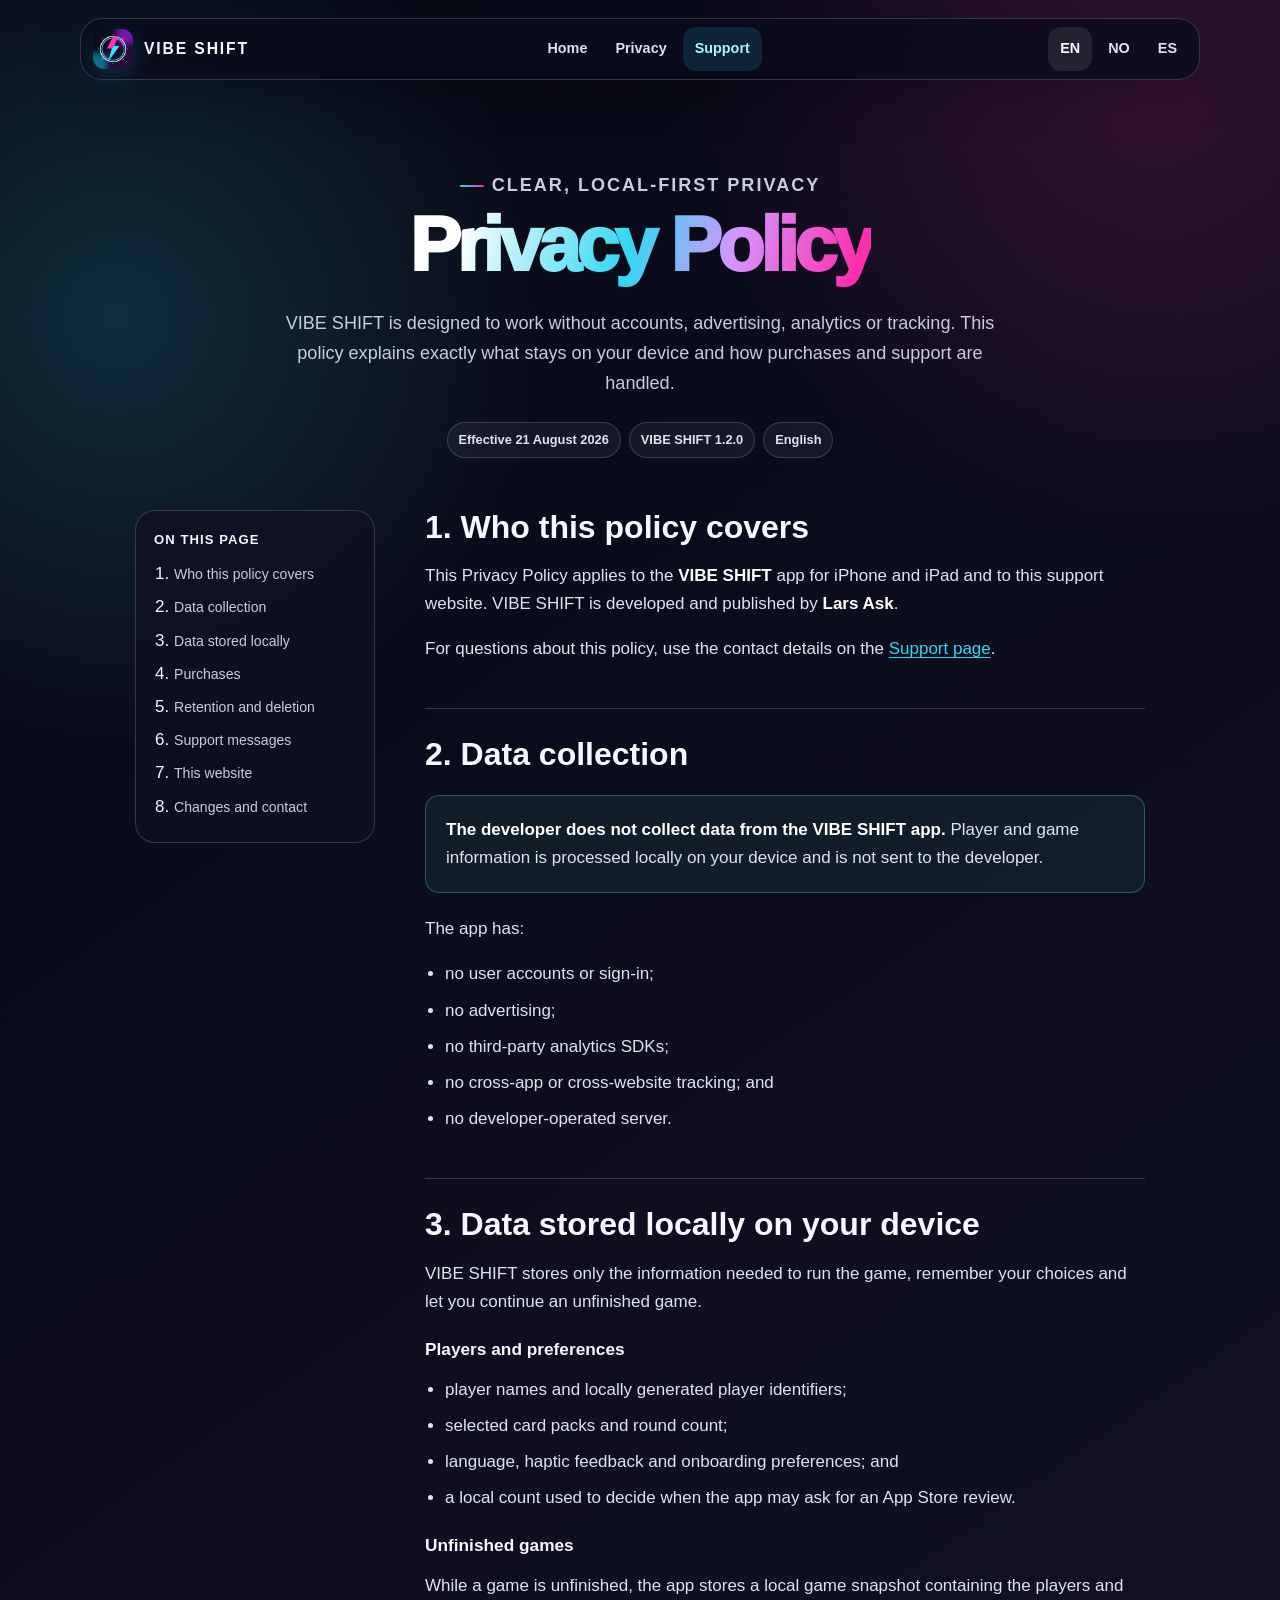
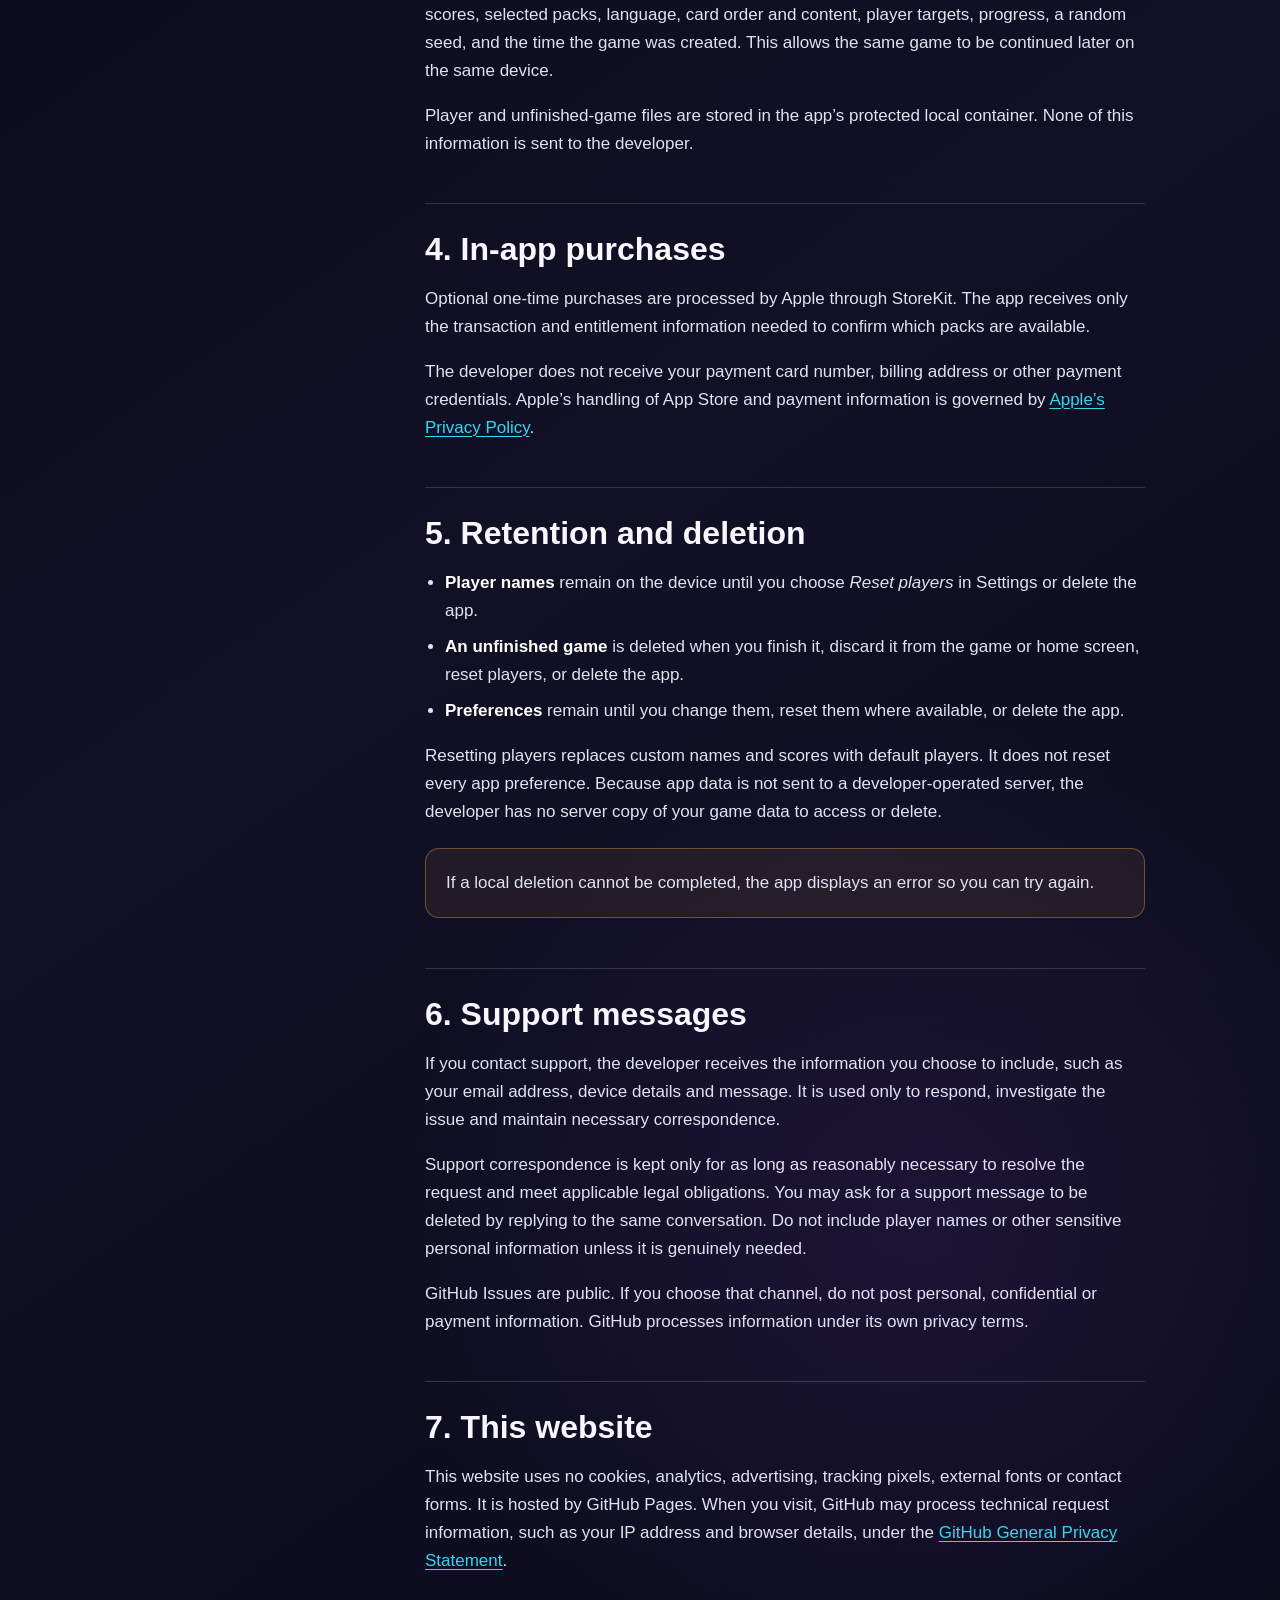
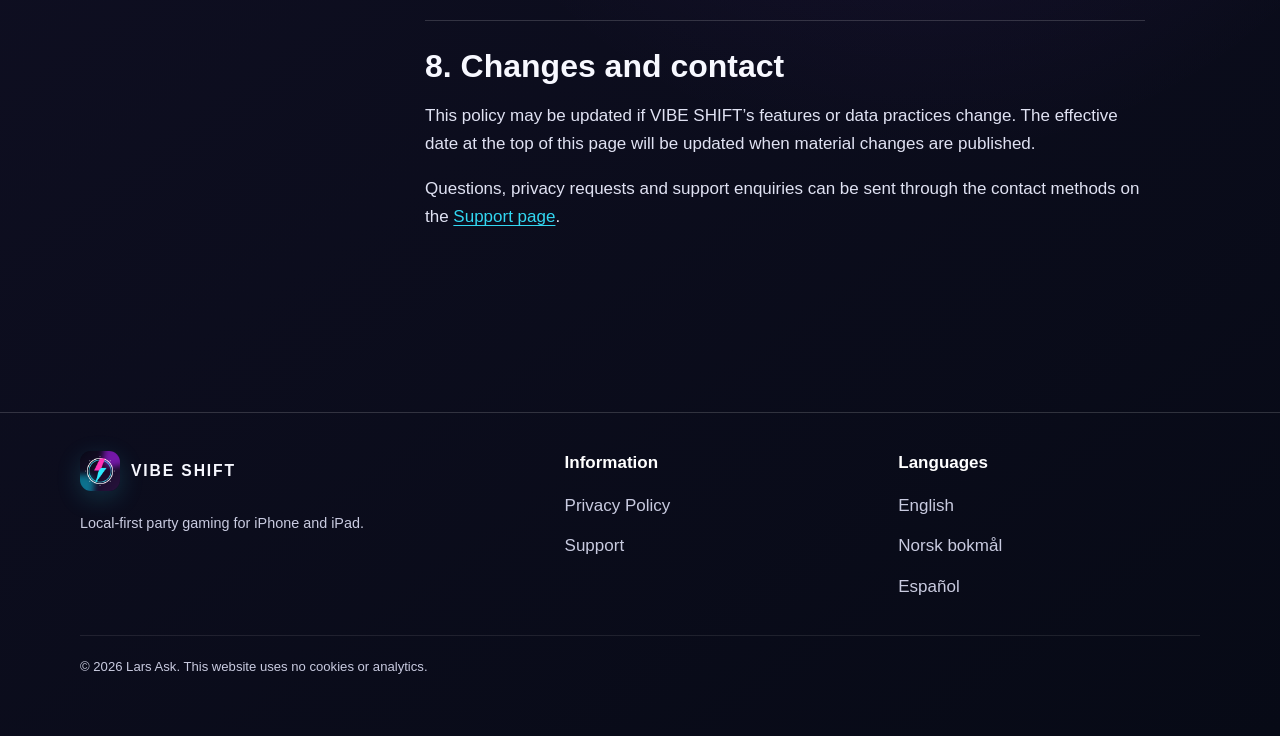
==== privacy/index.html @ 47dbe163 "Publish VIBE SHIFT website and privacy pages" ====
<!doctype html>
<html lang="en">
<head>
  <meta charset="utf-8">
  <meta name="viewport" content="width=device-width, initial-scale=1">
  <title>Privacy Policy — VIBE SHIFT</title>
  <meta name="description" content="Privacy Policy for the VIBE SHIFT party game: local storage, purchases, retention, deletion and contact information.">
  <meta name="theme-color" content="#070914">
  <meta name="referrer" content="strict-origin-when-cross-origin">
  <link rel="canonical" href="https://lars12345678911.github.io/vibeshift/privacy/">
  <link rel="alternate" hreflang="en" href="https://lars12345678911.github.io/vibeshift/privacy/">
  <link rel="alternate" hreflang="nb" href="https://lars12345678911.github.io/vibeshift/nb/privacy/">
  <link rel="alternate" hreflang="es" href="https://lars12345678911.github.io/vibeshift/es/privacy/">
  <link rel="alternate" hreflang="x-default" href="https://lars12345678911.github.io/vibeshift/privacy/">
  <meta property="og:type" content="website">
  <meta property="og:title" content="Privacy Policy — VIBE SHIFT">
  <meta property="og:description" content="How VIBE SHIFT handles local game data and purchases.">
  <meta property="og:url" content="https://lars12345678911.github.io/vibeshift/privacy/">
  <link rel="icon" href="../assets/app-icon.png" type="image/png">
  <link rel="apple-touch-icon" href="../assets/app-icon.png">
  <link rel="stylesheet" href="../styles.css">
</head>
<body>
  <a class="skip-link" href="#main">Skip to content</a>
  <header class="site-header">
    <div class="container nav-shell">
      <a class="brand" href="../" aria-label="VIBE SHIFT home"><img src="../assets/app-icon.png" width="40" height="40" alt=""><span class="wordmark">VIBE SHIFT</span></a>
      <nav aria-label="Main navigation"><ul class="nav-links"><li><a href="../">Home</a></li><li><a href="./" aria-current="page">Privacy</a></li><li><a class="nav-primary" href="../support/">Support</a></li></ul></nav>
      <nav aria-label="Language"><ul class="language-links"><li><a href="./" lang="en" aria-current="page" aria-label="English">EN</a></li><li><a href="../nb/privacy/" lang="nb" aria-label="Norsk bokmål">NO</a></li><li><a href="../es/privacy/" lang="es" aria-label="Español">ES</a></li></ul></nav>
    </div>
  </header>

  <main id="main">
    <header class="container page-hero">
      <p class="eyebrow">Clear, local-first privacy</p>
      <h1><span class="gradient-text">Privacy Policy</span></h1>
      <p>VIBE SHIFT is designed to work without accounts, advertising, analytics or tracking. This policy explains exactly what stays on your device and how purchases and support are handled.</p>
      <div class="page-meta"><span class="tag">Effective 21 August 2026</span><span class="tag">VIBE SHIFT 1.2.0</span><span class="tag">English</span></div>
    </header>

    <div class="container prose-layout">
      <nav class="toc" aria-label="On this page">
        <strong>On this page</strong>
        <ol>
          <li><a href="#scope">Who this policy covers</a></li>
          <li><a href="#collection">Data collection</a></li>
          <li><a href="#local-data">Data stored locally</a></li>
          <li><a href="#purchases">Purchases</a></li>
          <li><a href="#retention">Retention and deletion</a></li>
          <li><a href="#support">Support messages</a></li>
          <li><a href="#website">This website</a></li>
          <li><a href="#changes">Changes and contact</a></li>
        </ol>
      </nav>

      <article class="prose">
        <section id="scope">
          <h2>1. Who this policy covers</h2>
          <p>This Privacy Policy applies to the <strong>VIBE SHIFT</strong> app for iPhone and iPad and to this support website. VIBE SHIFT is developed and published by <strong>Lars Ask</strong>.</p>
          <p>For questions about this policy, use the contact details on the <a href="../support/#contact">Support page</a>.</p>
        </section>

        <section id="collection">
          <h2>2. Data collection</h2>
          <div class="fact-box"><p><strong>The developer does not collect data from the VIBE SHIFT app.</strong> Player and game information is processed locally on your device and is not sent to the developer.</p></div>
          <p>The app has:</p>
          <ul class="plain-list">
            <li>no user accounts or sign-in;</li>
            <li>no advertising;</li>
            <li>no third-party analytics SDKs;</li>
            <li>no cross-app or cross-website tracking; and</li>
            <li>no developer-operated server.</li>
          </ul>
        </section>

        <section id="local-data">
          <h2>3. Data stored locally on your device</h2>
          <p>VIBE SHIFT stores only the information needed to run the game, remember your choices and let you continue an unfinished game.</p>
          <h3>Players and preferences</h3>
          <ul class="plain-list">
            <li>player names and locally generated player identifiers;</li>
            <li>selected card packs and round count;</li>
            <li>language, haptic feedback and onboarding preferences; and</li>
            <li>a local count used to decide when the app may ask for an App Store review.</li>
          </ul>
          <h3>Unfinished games</h3>
          <p>While a game is unfinished, the app stores a local game snapshot containing the players and scores, selected packs, language, card order and content, player targets, progress, a random seed, and the time the game was created. This allows the same game to be continued later on the same device.</p>
          <p>Player and unfinished-game files are stored in the app’s protected local container. None of this information is sent to the developer.</p>
        </section>

        <section id="purchases">
          <h2>4. In-app purchases</h2>
          <p>Optional one-time purchases are processed by Apple through StoreKit. The app receives only the transaction and entitlement information needed to confirm which packs are available.</p>
          <p>The developer does not receive your payment card number, billing address or other payment credentials. Apple’s handling of App Store and payment information is governed by <a href="https://www.apple.com/legal/privacy/" rel="noreferrer">Apple’s Privacy Policy</a>.</p>
        </section>

        <section id="retention">
          <h2>5. Retention and deletion</h2>
          <ul class="plain-list">
            <li><strong>Player names</strong> remain on the device until you choose <em>Reset players</em> in Settings or delete the app.</li>
            <li><strong>An unfinished game</strong> is deleted when you finish it, discard it from the game or home screen, reset players, or delete the app.</li>
            <li><strong>Preferences</strong> remain until you change them, reset them where available, or delete the app.</li>
          </ul>
          <p>Resetting players replaces custom names and scores with default players. It does not reset every app preference. Because app data is not sent to a developer-operated server, the developer has no server copy of your game data to access or delete.</p>
          <div class="notice"><p>If a local deletion cannot be completed, the app displays an error so you can try again.</p></div>
        </section>

        <section id="support">
          <h2>6. Support messages</h2>
          <p>If you contact support, the developer receives the information you choose to include, such as your email address, device details and message. It is used only to respond, investigate the issue and maintain necessary correspondence.</p>
          <p>Support correspondence is kept only for as long as reasonably necessary to resolve the request and meet applicable legal obligations. You may ask for a support message to be deleted by replying to the same conversation. Do not include player names or other sensitive personal information unless it is genuinely needed.</p>
          <p>GitHub Issues are public. If you choose that channel, do not post personal, confidential or payment information. GitHub processes information under its own privacy terms.</p>
        </section>

        <section id="website">
          <h2>7. This website</h2>
          <p>This website uses no cookies, analytics, advertising, tracking pixels, external fonts or contact forms. It is hosted by GitHub Pages. When you visit, GitHub may process technical request information, such as your IP address and browser details, under the <a href="https://docs.github.com/en/site-policy/privacy-policies/github-general-privacy-statement" rel="noreferrer">GitHub General Privacy Statement</a>.</p>
        </section>

        <section id="changes">
          <h2>8. Changes and contact</h2>
          <p>This policy may be updated if VIBE SHIFT’s features or data practices change. The effective date at the top of this page will be updated when material changes are published.</p>
          <p>Questions, privacy requests and support enquiries can be sent through the contact methods on the <a href="../support/#contact">Support page</a>.</p>
        </section>
      </article>
    </div>
  </main>

  <footer class="site-footer"><div class="container"><div class="footer-grid"><div class="footer-brand"><a class="brand" href="../"><img src="../assets/app-icon.png" width="40" height="40" alt=""><span class="wordmark">VIBE SHIFT</span></a><p>Local-first party gaming for iPhone and iPad.</p></div><div class="footer-column"><strong>Information</strong><ul><li><a href="./">Privacy Policy</a></li><li><a href="../support/">Support</a></li></ul></div><div class="footer-column"><strong>Languages</strong><ul><li><a href="./" lang="en">English</a></li><li><a href="../nb/privacy/" lang="nb">Norsk bokmål</a></li><li><a href="../es/privacy/" lang="es">Español</a></li></ul></div></div><p class="copyright">© 2026 Lars Ask. This website uses no cookies or analytics.</p></div></footer>
</body>
</html>
---- styles.css ----
:root {
  color-scheme: dark;
  --bg: #070914;
  --bg-soft: #101126;
  --surface: rgba(27, 29, 52, 0.88);
  --surface-strong: #1e2038;
  --surface-soft: rgba(255, 255, 255, 0.055);
  --line: rgba(255, 255, 255, 0.16);
  --line-strong: rgba(255, 255, 255, 0.26);
  --text: #f7f8ff;
  --muted: #c9cbe0;
  --muted-strong: #e0e2f3;
  --cyan: #32d7f2;
  --pink: #ff2ead;
  --purple: #a64dff;
  --green: #55e7b1;
  --orange: #ffb155;
  --danger: #ff7b92;
  --shadow: 0 24px 80px rgba(0, 0, 0, 0.36);
  --radius-sm: 14px;
  --radius-md: 20px;
  --radius-lg: 28px;
  --radius-xl: 38px;
  --content: 1120px;
  --reading: 720px;
}

* {
  box-sizing: border-box;
}

html {
  scroll-behavior: smooth;
}

body {
  min-height: 100vh;
  margin: 0;
  overflow-x: hidden;
  background:
    radial-gradient(circle at 9% 8%, rgba(50, 215, 242, 0.17), transparent 27rem),
    radial-gradient(circle at 90% 2%, rgba(255, 46, 173, 0.16), transparent 29rem),
    radial-gradient(circle at 72% 72%, rgba(166, 77, 255, 0.1), transparent 33rem),
    linear-gradient(145deg, #070914 0%, #111025 52%, #070a16 100%);
  color: var(--text);
  font-family: -apple-system, BlinkMacSystemFont, "Segoe UI", sans-serif;
  font-size: 17px;
  line-height: 1.65;
  text-rendering: optimizeLegibility;
  -webkit-font-smoothing: antialiased;
}

body::before {
  position: fixed;
  z-index: -1;
  inset: 0;
  content: "";
  opacity: 0.22;
  pointer-events: none;
  background-image:
    linear-gradient(rgba(255, 255, 255, 0.018) 1px, transparent 1px),
    linear-gradient(90deg, rgba(255, 255, 255, 0.018) 1px, transparent 1px);
  background-size: 44px 44px;
  mask-image: linear-gradient(to bottom, black, transparent 88%);
}

a {
  color: var(--cyan);
  text-underline-offset: 0.18em;
  text-decoration-thickness: 0.08em;
}

a:hover {
  color: #8eebf8;
}

img {
  display: block;
  max-width: 100%;
}

button,
a {
  -webkit-tap-highlight-color: transparent;
}

:focus-visible {
  outline: 3px solid #ffffff;
  outline-offset: 4px;
  border-radius: 8px;
}

.skip-link {
  position: fixed;
  z-index: 100;
  top: 12px;
  left: 12px;
  padding: 10px 14px;
  transform: translateY(-170%);
  border-radius: 12px;
  background: #ffffff;
  color: #070914;
  font-weight: 800;
}

.skip-link:focus {
  transform: translateY(0);
}

.container {
  width: min(calc(100% - 36px), var(--content));
  margin-inline: auto;
}

.site-header {
  position: relative;
  z-index: 10;
  padding: 18px 0;
}

.nav-shell {
  display: flex;
  align-items: center;
  justify-content: space-between;
  min-height: 58px;
  gap: 18px;
  padding: 8px 10px 8px 12px;
  border: 1px solid var(--line);
  border-radius: 22px;
  background: rgba(9, 11, 26, 0.78);
  box-shadow: 0 14px 46px rgba(0, 0, 0, 0.22);
  backdrop-filter: blur(18px);
  -webkit-backdrop-filter: blur(18px);
}

.brand {
  display: inline-flex;
  align-items: center;
  min-height: 44px;
  gap: 11px;
  color: var(--text);
  text-decoration: none;
}

.brand img {
  width: 40px;
  height: 40px;
  border-radius: 11px;
  box-shadow: 0 7px 24px rgba(50, 215, 242, 0.17);
}

.wordmark {
  font-family: ui-rounded, -apple-system, BlinkMacSystemFont, "Segoe UI", sans-serif;
  font-size: 0.98rem;
  font-weight: 900;
  letter-spacing: 0.12em;
}

.nav-links,
.language-links {
  display: flex;
  align-items: center;
  gap: 4px;
  margin: 0;
  padding: 0;
  list-style: none;
}

.nav-links a,
.language-links a {
  display: inline-flex;
  align-items: center;
  justify-content: center;
  min-height: 44px;
  padding: 8px 12px;
  border-radius: 13px;
  color: var(--muted-strong);
  font-size: 0.9rem;
  font-weight: 720;
  text-decoration: none;
}

.nav-links a:hover,
.language-links a:hover,
.language-links a[aria-current="page"] {
  background: rgba(255, 255, 255, 0.09);
  color: #ffffff;
}

.nav-links .nav-primary {
  background: rgba(50, 215, 242, 0.13);
  color: #aef3fc;
}

.hero {
  display: grid;
  grid-template-columns: minmax(0, 1.05fr) minmax(320px, 0.95fr);
  align-items: center;
  min-height: 700px;
  gap: 64px;
  padding: 72px 0 92px;
}

.eyebrow {
  display: inline-flex;
  align-items: center;
  gap: 8px;
  margin: 0 0 18px;
  color: #aef3fc;
  font-size: 0.82rem;
  font-weight: 820;
  letter-spacing: 0.11em;
  text-transform: uppercase;
}

.eyebrow::before {
  width: 24px;
  height: 2px;
  border-radius: 999px;
  background: linear-gradient(90deg, var(--cyan), var(--pink));
  content: "";
}

h1,
h2,
h3 {
  margin-top: 0;
  font-family: ui-rounded, -apple-system, BlinkMacSystemFont, "Segoe UI", sans-serif;
  line-height: 1.12;
  text-wrap: balance;
}

h1 {
  max-width: 780px;
  margin-bottom: 22px;
  font-size: clamp(3.1rem, 7.4vw, 6.6rem);
  font-weight: 950;
  letter-spacing: -0.055em;
}

.gradient-text {
  color: transparent;
  background: linear-gradient(105deg, #ffffff 12%, var(--cyan) 48%, #d694ff 70%, var(--pink) 96%);
  background-clip: text;
  -webkit-background-clip: text;
}

.hero-copy {
  max-width: 640px;
  margin: 0 0 30px;
  color: var(--muted);
  font-size: clamp(1.08rem, 1.8vw, 1.28rem);
  line-height: 1.62;
}

.actions {
  display: flex;
  flex-wrap: wrap;
  gap: 12px;
  margin: 30px 0 28px;
}

.button {
  display: inline-flex;
  align-items: center;
  justify-content: center;
  min-height: 50px;
  gap: 9px;
  padding: 12px 18px;
  border: 1px solid var(--line-strong);
  border-radius: 15px;
  color: #ffffff;
  font-weight: 820;
  text-decoration: none;
  transition: transform 160ms ease, border-color 160ms ease, background 160ms ease;
}

.button:hover {
  transform: translateY(-2px);
  color: #ffffff;
}

.button-primary {
  border-color: rgba(50, 215, 242, 0.5);
  background: linear-gradient(110deg, rgba(32, 152, 189, 0.94), rgba(98, 55, 177, 0.94));
  box-shadow: 0 14px 34px rgba(50, 215, 242, 0.16);
}

.button-secondary {
  background: rgba(255, 255, 255, 0.07);
}

.trust-list {
  display: flex;
  flex-wrap: wrap;
  gap: 8px;
  margin: 0;
  padding: 0;
  list-style: none;
}

.trust-list li,
.tag {
  display: inline-flex;
  align-items: center;
  min-height: 34px;
  gap: 7px;
  padding: 6px 11px;
  border: 1px solid var(--line);
  border-radius: 999px;
  background: rgba(255, 255, 255, 0.05);
  color: var(--muted-strong);
  font-size: 0.8rem;
  font-weight: 720;
}

.trust-list li::before {
  color: var(--green);
  content: "✓";
  font-weight: 950;
}

.hero-art {
  position: relative;
  min-height: 590px;
}

.app-icon-large {
  position: absolute;
  z-index: 4;
  top: 0;
  right: 3%;
  width: clamp(94px, 13vw, 138px);
  border: 1px solid rgba(255, 255, 255, 0.32);
  border-radius: 29%;
  box-shadow: 0 24px 70px rgba(255, 46, 173, 0.22), 0 14px 40px rgba(0, 0, 0, 0.46);
}

.phone-stack {
  position: absolute;
  inset: 55px 0 0;
}

.phone-shot {
  position: absolute;
  top: 0;
  width: min(55%, 285px);
  overflow: hidden;
  border: 7px solid #17182a;
  border-radius: 38px;
  background: #17182a;
  box-shadow: 0 30px 80px rgba(0, 0, 0, 0.5);
}

.phone-shot img {
  width: 100%;
  border-radius: 30px;
}

.phone-shot:nth-child(1) {
  z-index: 3;
  left: 14%;
  transform: rotate(-5deg);
}

.phone-shot:nth-child(2) {
  z-index: 2;
  top: 50px;
  right: 2%;
  transform: rotate(7deg);
}

.glow-orb {
  position: absolute;
  z-index: -1;
  width: 360px;
  height: 360px;
  border-radius: 50%;
  opacity: 0.34;
  filter: blur(68px);
  background: linear-gradient(135deg, var(--cyan), var(--purple), var(--pink));
  inset: 18% auto auto 17%;
}

section {
  scroll-margin-top: 32px;
}

.section {
  padding: 84px 0;
}

.section-compact {
  padding: 48px 0;
}

.section-heading {
  max-width: 720px;
  margin-bottom: 36px;
}

.section-heading h2 {
  margin-bottom: 14px;
  font-size: clamp(2rem, 4vw, 3.25rem);
  letter-spacing: -0.035em;
}

.section-heading p {
  margin: 0;
  color: var(--muted);
  font-size: 1.08rem;
}

.grid-3,
.grid-2,
.feature-grid,
.support-grid {
  display: grid;
  gap: 18px;
}

.grid-3,
.feature-grid {
  grid-template-columns: repeat(3, minmax(0, 1fr));
}

.grid-2,
.support-grid {
  grid-template-columns: repeat(2, minmax(0, 1fr));
}

.card {
  position: relative;
  padding: 25px;
  overflow: hidden;
  border: 1px solid var(--line);
  border-radius: var(--radius-md);
  background: linear-gradient(145deg, rgba(35, 37, 67, 0.84), rgba(20, 21, 40, 0.88));
  box-shadow: 0 18px 55px rgba(0, 0, 0, 0.2);
}

.card::after {
  position: absolute;
  right: -50px;
  bottom: -70px;
  width: 150px;
  height: 150px;
  border-radius: 50%;
  opacity: 0.11;
  background: var(--accent, var(--cyan));
  filter: blur(34px);
  content: "";
}

.card-number,
.icon-tile {
  display: inline-flex;
  align-items: center;
  justify-content: center;
  width: 44px;
  height: 44px;
  margin-bottom: 20px;
  border: 1px solid color-mix(in srgb, var(--accent, var(--cyan)) 55%, white 8%);
  border-radius: 14px;
  background: color-mix(in srgb, var(--accent, var(--cyan)) 18%, transparent);
  color: #ffffff;
  font-size: 1rem;
  font-weight: 900;
}

.card h3 {
  margin-bottom: 9px;
  font-size: 1.22rem;
}

.card p,
.card li {
  color: var(--muted);
}

.card p:last-child,
.card ul:last-child {
  margin-bottom: 0;
}

.pack-card {
  min-height: 190px;
}

.pack-label {
  display: inline-block;
  margin-bottom: 16px;
  padding: 5px 9px;
  border: 1px solid var(--line);
  border-radius: 999px;
  color: var(--muted-strong);
  font-size: 0.72rem;
  font-weight: 850;
  letter-spacing: 0.08em;
  text-transform: uppercase;
}

.privacy-banner,
.safe-banner,
.contact-panel {
  display: grid;
  grid-template-columns: minmax(0, 1fr) auto;
  align-items: center;
  gap: 32px;
  padding: 36px;
  border: 1px solid rgba(50, 215, 242, 0.3);
  border-radius: var(--radius-lg);
  background:
    linear-gradient(120deg, rgba(50, 215, 242, 0.12), rgba(166, 77, 255, 0.13) 58%, rgba(255, 46, 173, 0.1)),
    rgba(17, 18, 36, 0.9);
  box-shadow: var(--shadow);
}

.privacy-banner h2,
.safe-banner h2,
.contact-panel h2 {
  margin-bottom: 10px;
  font-size: clamp(1.7rem, 3vw, 2.45rem);
}

.privacy-banner p,
.safe-banner p,
.contact-panel p {
  max-width: 720px;
  margin: 0;
  color: var(--muted-strong);
}

.screenshot-strip {
  display: grid;
  grid-template-columns: repeat(3, minmax(0, 1fr));
  align-items: end;
  gap: 20px;
  padding: 30px;
  overflow: hidden;
  border: 1px solid var(--line);
  border-radius: var(--radius-xl);
  background: rgba(9, 11, 27, 0.72);
}

.screenshot-strip figure {
  margin: 0;
}

.screenshot-strip img {
  width: 100%;
  border: 5px solid #191a2c;
  border-radius: 30px;
  box-shadow: 0 20px 44px rgba(0, 0, 0, 0.44);
}

.screenshot-strip figure:nth-child(2) {
  transform: translateY(-18px);
}

.screenshot-strip figcaption {
  margin-top: 12px;
  color: var(--muted);
  font-size: 0.85rem;
  text-align: center;
}

.page-hero {
  padding: 70px 0 52px;
  text-align: center;
}

.page-hero .eyebrow {
  justify-content: center;
}

.page-hero h1 {
  max-width: 860px;
  margin-inline: auto;
  font-size: clamp(2.65rem, 6vw, 5.2rem);
}

.page-hero p {
  max-width: 710px;
  margin: 0 auto;
  color: var(--muted);
  font-size: 1.13rem;
}

.page-meta {
  display: flex;
  flex-wrap: wrap;
  justify-content: center;
  gap: 8px;
  margin-top: 24px;
}

.prose-layout {
  display: grid;
  grid-template-columns: 240px minmax(0, var(--reading));
  justify-content: center;
  align-items: start;
  gap: 50px;
  padding-bottom: 96px;
}

.toc {
  position: sticky;
  top: 22px;
  padding: 18px;
  border: 1px solid var(--line);
  border-radius: var(--radius-md);
  background: rgba(16, 17, 36, 0.76);
}

.toc strong {
  display: block;
  margin-bottom: 8px;
  font-size: 0.82rem;
  letter-spacing: 0.08em;
  text-transform: uppercase;
}

.toc ol {
  margin: 0;
  padding-left: 20px;
}

.toc a {
  display: inline-block;
  padding: 5px 0;
  color: var(--muted);
  font-size: 0.88rem;
  text-decoration: none;
}

.toc a:hover {
  color: #ffffff;
}

.prose {
  min-width: 0;
}

.prose section {
  padding: 28px 0;
  border-bottom: 1px solid var(--line);
}

.prose section:first-child {
  padding-top: 0;
}

.prose section:last-child {
  border-bottom: 0;
}

.prose h2 {
  margin-bottom: 14px;
  font-size: clamp(1.45rem, 2.5vw, 2rem);
}

.prose h3 {
  margin: 24px 0 8px;
  font-size: 1.08rem;
}

.prose p,
.prose li {
  color: var(--muted-strong);
}

.prose li + li {
  margin-top: 8px;
}

.prose strong {
  color: #ffffff;
}

.plain-list {
  padding-left: 1.25rem;
}

.fact-box,
.notice {
  margin: 22px 0;
  padding: 20px;
  border: 1px solid rgba(85, 231, 177, 0.32);
  border-radius: var(--radius-sm);
  background: rgba(85, 231, 177, 0.08);
}

.notice {
  border-color: rgba(255, 177, 85, 0.35);
  background: rgba(255, 177, 85, 0.08);
}

.fact-box p,
.notice p {
  margin: 0;
}

.support-grid .card {
  min-height: 220px;
}

.steps {
  margin: 0;
  padding-left: 1.25rem;
}

.contact-panel {
  margin: 42px 0 90px;
}

.contact-methods {
  display: flex;
  flex-wrap: wrap;
  justify-content: flex-end;
  gap: 10px;
}

.site-footer {
  margin-top: 40px;
  padding: 36px 0 46px;
  border-top: 1px solid var(--line);
}

.footer-grid {
  display: grid;
  grid-template-columns: 1.2fr 0.8fr 0.8fr;
  gap: 32px;
}

.footer-brand p {
  max-width: 420px;
  margin: 12px 0 0;
  color: var(--muted);
  font-size: 0.9rem;
}

.footer-column strong {
  display: block;
  margin-bottom: 9px;
  color: #ffffff;
}

.footer-column ul {
  margin: 0;
  padding: 0;
  list-style: none;
}

.footer-column a {
  display: inline-block;
  min-height: 38px;
  padding: 6px 0;
  color: var(--muted);
  text-decoration: none;
}

.footer-column a:hover {
  color: #ffffff;
}

.copyright {
  margin-top: 28px;
  padding-top: 20px;
  border-top: 1px solid rgba(255, 255, 255, 0.09);
  color: var(--muted);
  font-size: 0.82rem;
}

@media (max-width: 900px) {
  .nav-links {
    display: none;
  }

  .hero {
    grid-template-columns: 1fr;
    min-height: 0;
    gap: 30px;
    padding-top: 52px;
  }

  .hero-copy-block {
    text-align: center;
  }

  .hero .eyebrow,
  .hero .actions,
  .hero .trust-list {
    justify-content: center;
  }

  .hero-copy {
    margin-inline: auto;
  }

  .hero-art {
    min-height: 560px;
    max-width: 560px;
    width: 100%;
    margin-inline: auto;
  }

  .grid-3,
  .feature-grid {
    grid-template-columns: repeat(2, minmax(0, 1fr));
  }

  .prose-layout {
    grid-template-columns: minmax(0, var(--reading));
  }

  .toc {
    position: static;
  }
}

@media (max-width: 680px) {
  body {
    font-size: 16px;
  }

  .container {
    width: min(calc(100% - 24px), var(--content));
  }

  .wordmark {
    font-size: 0.84rem;
  }

  .language-links a {
    min-width: 42px;
    padding-inline: 8px;
    font-size: 0.78rem;
  }

  .hero {
    padding: 42px 0 64px;
  }

  h1 {
    font-size: clamp(2.8rem, 15vw, 4.5rem);
  }

  .hero-art {
    min-height: 450px;
  }

  .phone-shot {
    width: min(60%, 248px);
    border-width: 5px;
    border-radius: 31px;
  }

  .phone-shot img {
    border-radius: 25px;
  }

  .app-icon-large {
    right: 0;
  }

  .section {
    padding: 64px 0;
  }

  .grid-3,
  .grid-2,
  .feature-grid,
  .support-grid,
  .footer-grid {
    grid-template-columns: 1fr;
  }

  .screenshot-strip {
    grid-template-columns: 1fr;
    max-width: 390px;
    margin-inline: auto;
  }

  .screenshot-strip figure:nth-child(2) {
    transform: none;
  }

  .privacy-banner,
  .safe-banner,
  .contact-panel {
    grid-template-columns: 1fr;
    padding: 26px;
  }

  .contact-methods {
    justify-content: flex-start;
  }

  .page-hero {
    padding-top: 48px;
  }

  .page-hero h1 {
    font-size: clamp(2.5rem, 13vw, 4rem);
  }
}

@media (prefers-reduced-motion: reduce) {
  html {
    scroll-behavior: auto;
  }

  *,
  *::before,
  *::after {
    scroll-behavior: auto !important;
    transition-duration: 0.01ms !important;
    animation-duration: 0.01ms !important;
    animation-iteration-count: 1 !important;
  }
}

@media (prefers-reduced-transparency: reduce) {
  .nav-shell,
  .card,
  .toc {
    background: var(--surface-strong);
    backdrop-filter: none;
    -webkit-backdrop-filter: none;
  }
}

@media (forced-colors: active) {
  .gradient-text {
    color: CanvasText;
  }

  .card,
  .nav-shell,
  .privacy-banner,
  .safe-banner,
  .contact-panel,
  .screenshot-strip {
    border: 2px solid CanvasText;
  }
}
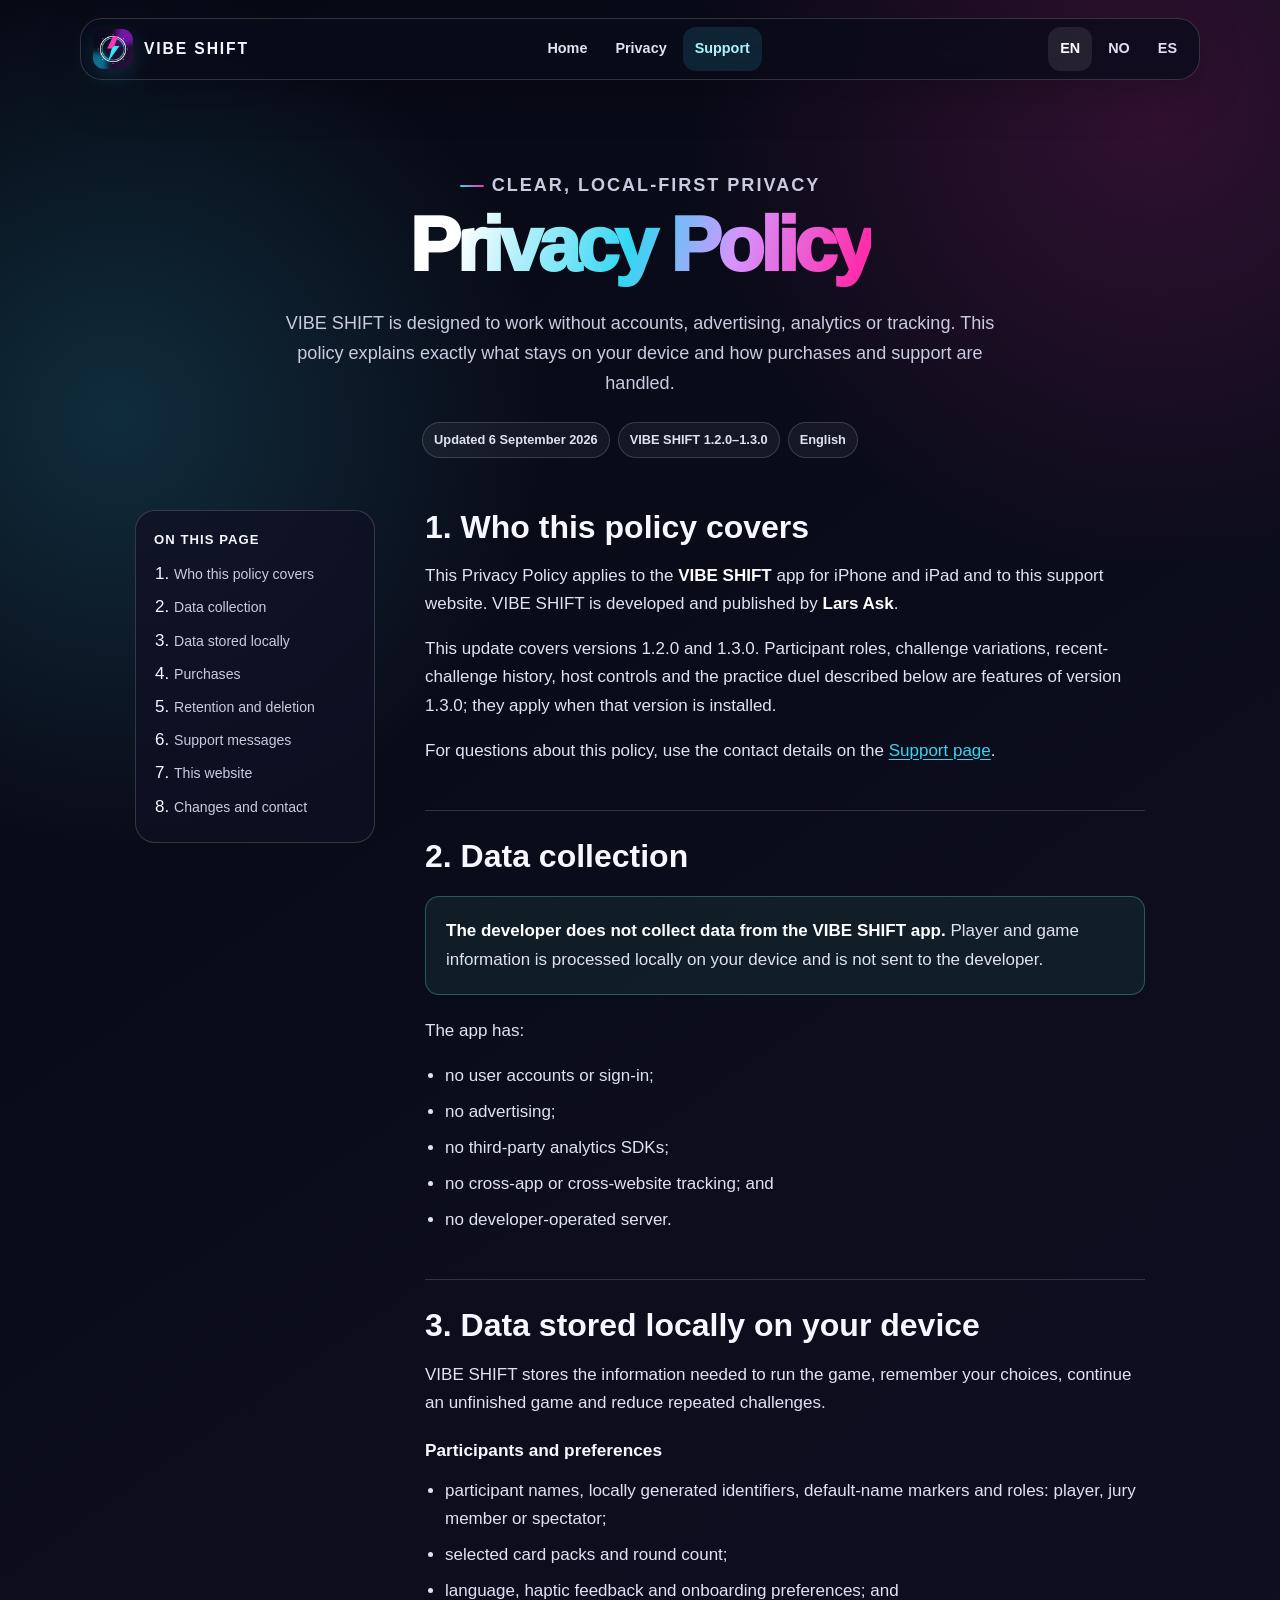
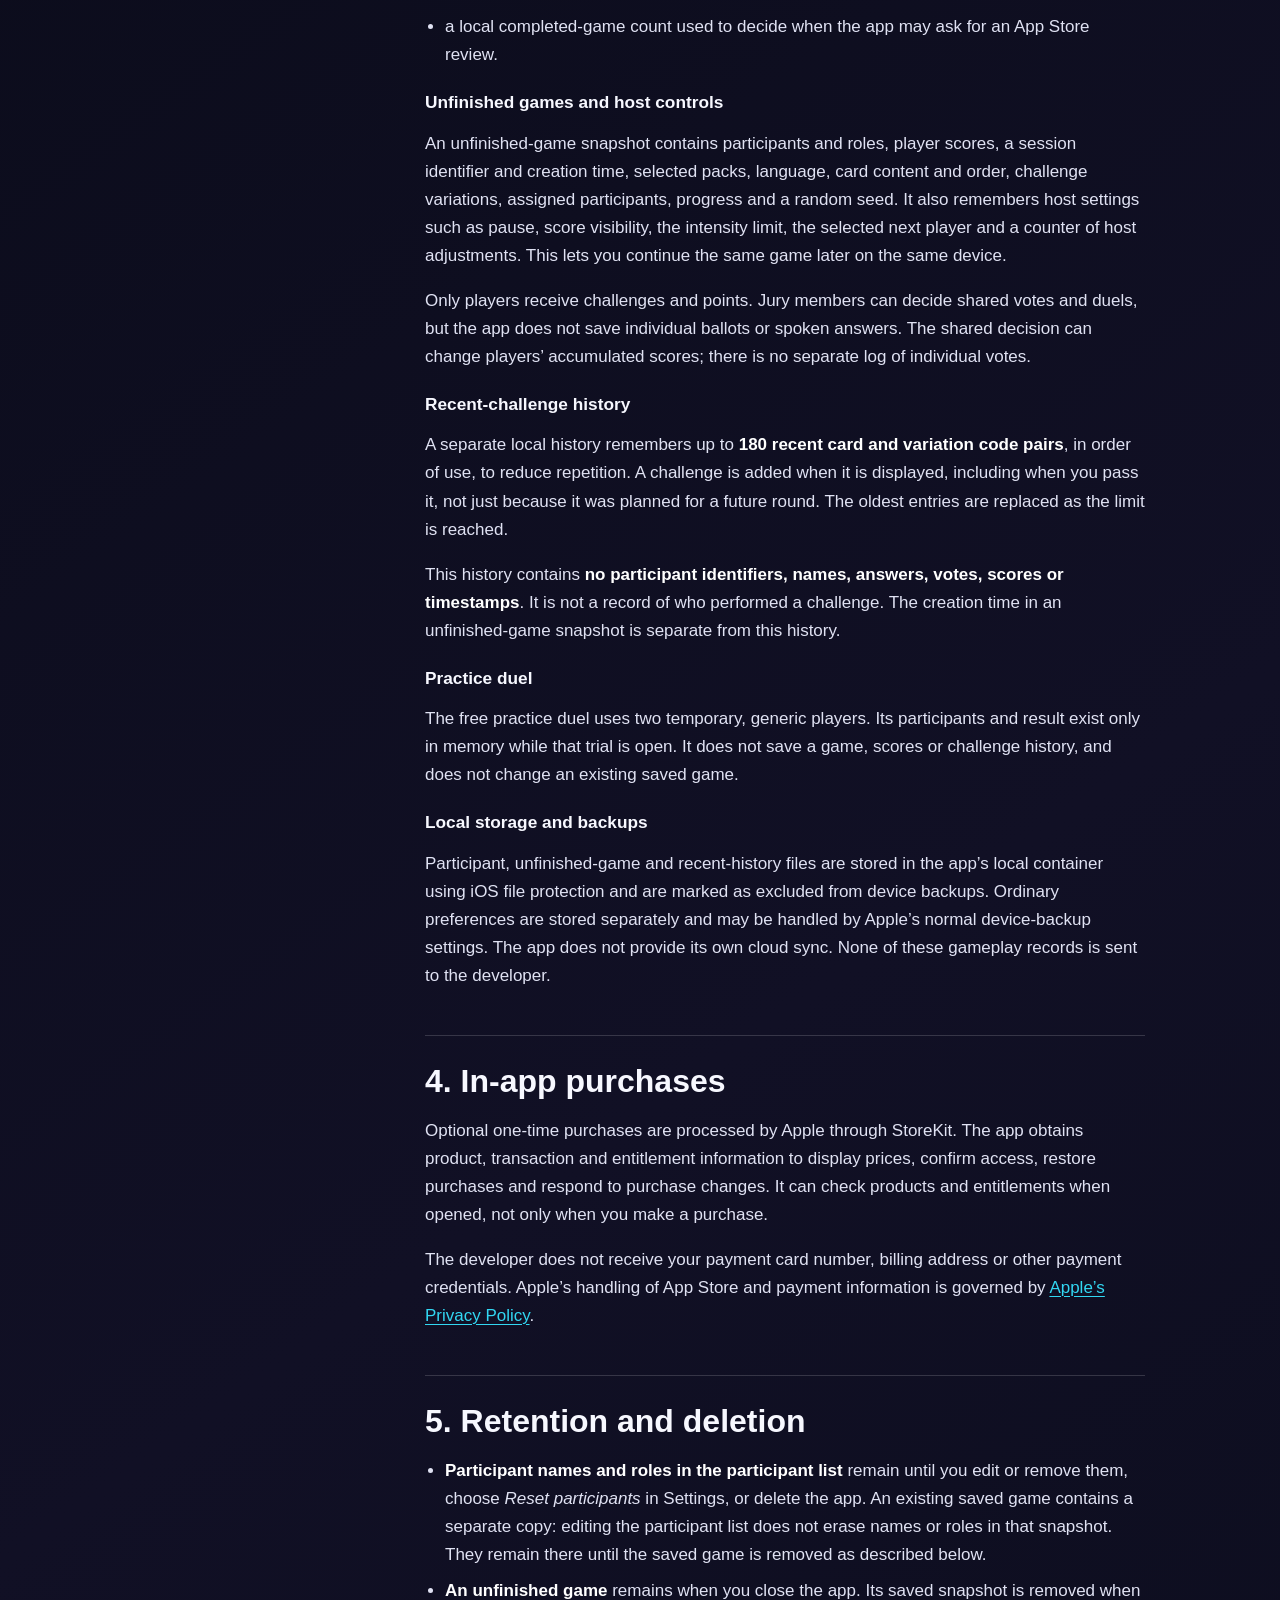
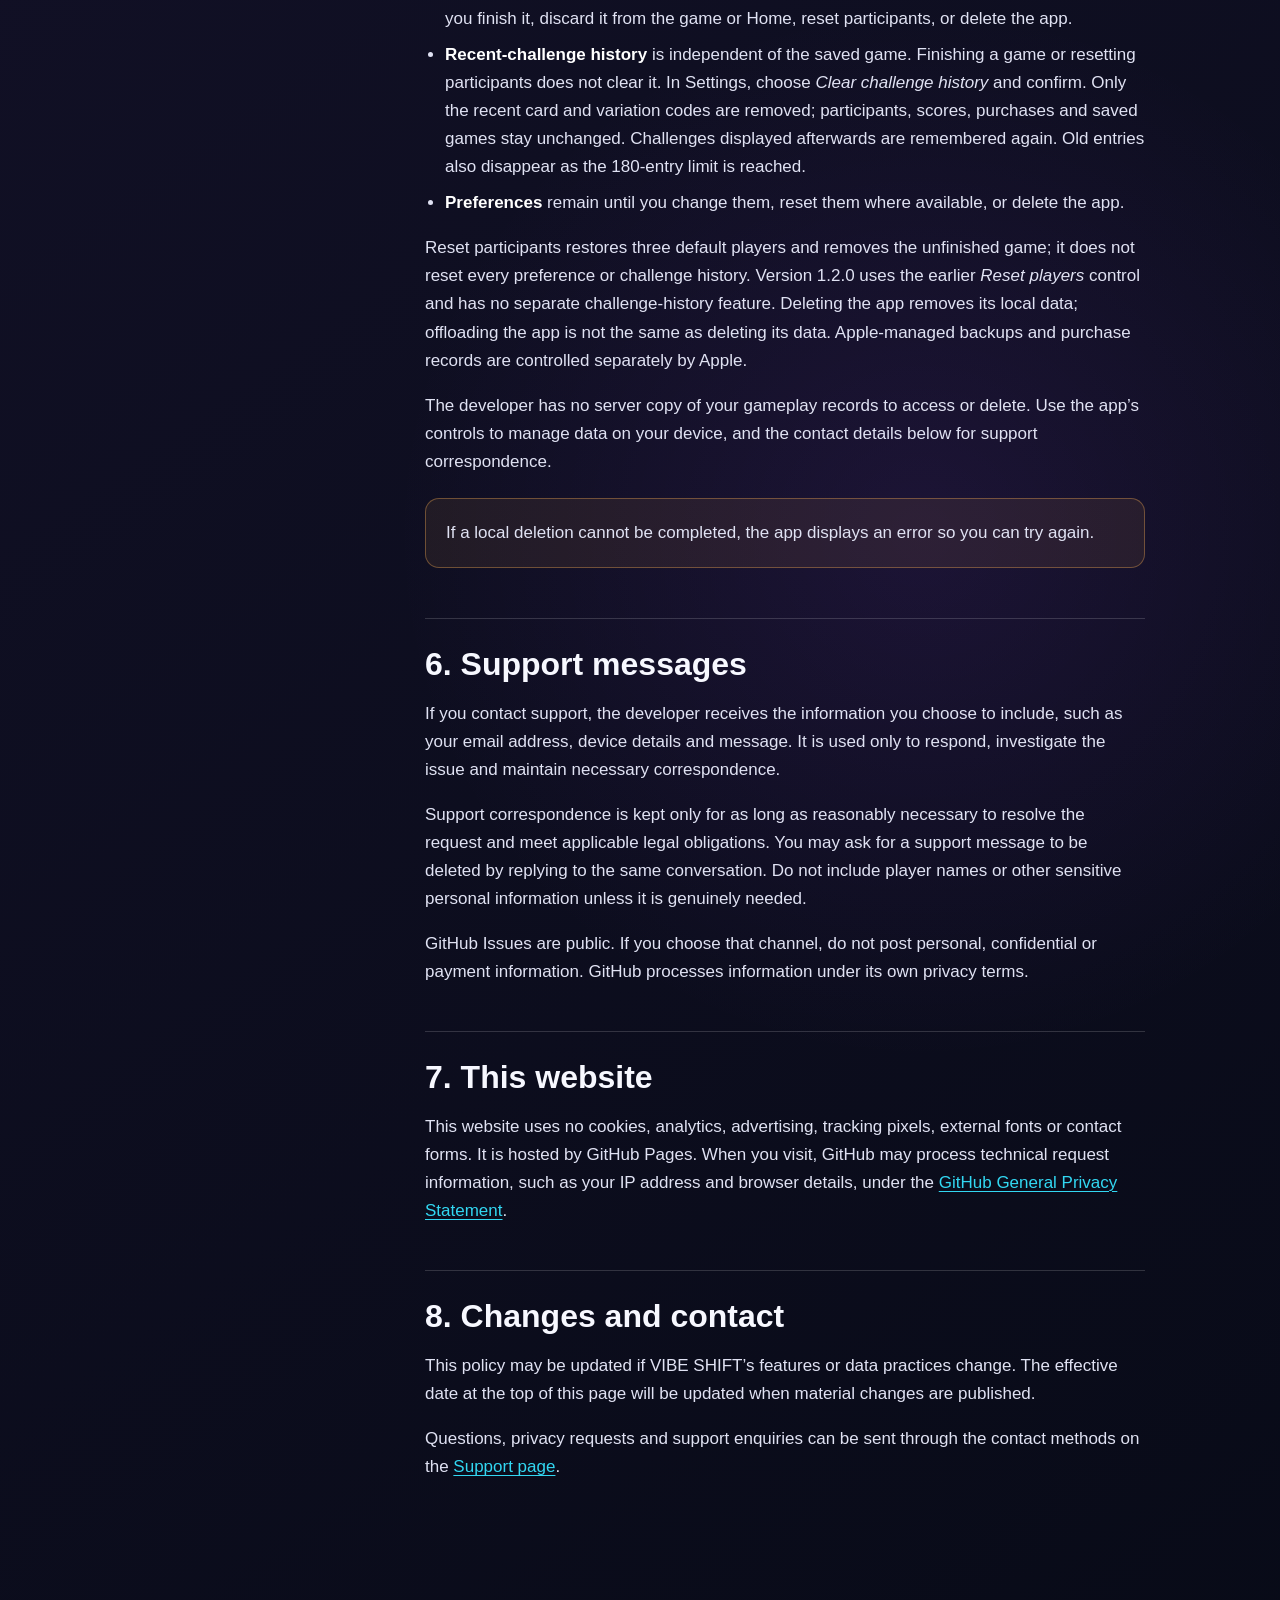
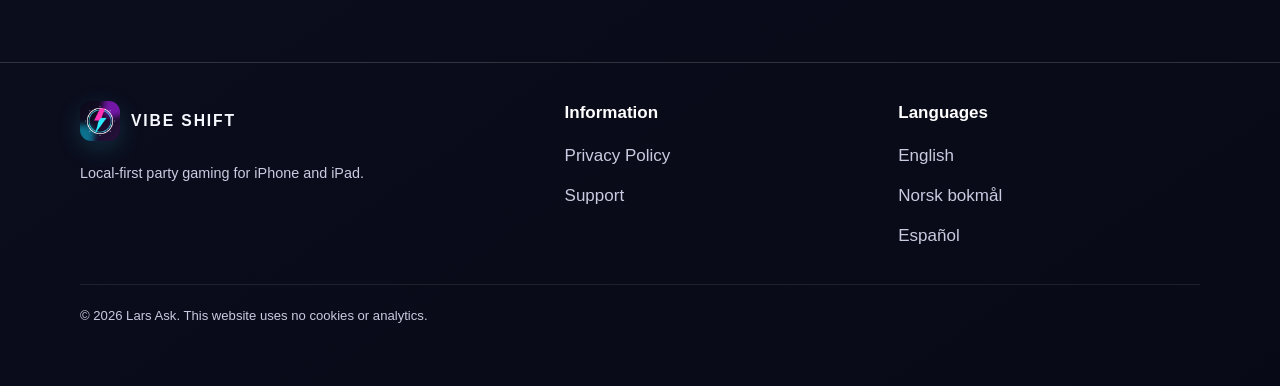
==== commit 47b05c0a: "Update privacy policies for VIBE SHIFT 1.3.0" ====
--- a/privacy/index.html
+++ b/privacy/index.html
@@ -35,7 +35,7 @@
       <p class="eyebrow">Clear, local-first privacy</p>
       <h1><span class="gradient-text">Privacy Policy</span></h1>
       <p>VIBE SHIFT is designed to work without accounts, advertising, analytics or tracking. This policy explains exactly what stays on your device and how purchases and support are handled.</p>
-      <div class="page-meta"><span class="tag">Effective 21 August 2026</span><span class="tag">VIBE SHIFT 1.2.0</span><span class="tag">English</span></div>
+      <div class="page-meta"><span class="tag">Updated 6 September 2026</span><span class="tag">VIBE SHIFT 1.2.0–1.3.0</span><span class="tag">English</span></div>
     </header>
 
     <div class="container prose-layout">
@@ -57,6 +57,7 @@
         <section id="scope">
           <h2>1. Who this policy covers</h2>
           <p>This Privacy Policy applies to the <strong>VIBE SHIFT</strong> app for iPhone and iPad and to this support website. VIBE SHIFT is developed and published by <strong>Lars Ask</strong>.</p>
+          <p>This update covers versions 1.2.0 and 1.3.0. Participant roles, challenge variations, recent-challenge history, host controls and the practice duel described below are features of version 1.3.0; they apply when that version is installed.</p>
           <p>For questions about this policy, use the contact details on the <a href="../support/#contact">Support page</a>.</p>
         </section>
 
@@ -75,33 +76,42 @@
 
         <section id="local-data">
           <h2>3. Data stored locally on your device</h2>
-          <p>VIBE SHIFT stores only the information needed to run the game, remember your choices and let you continue an unfinished game.</p>
-          <h3>Players and preferences</h3>
+          <p>VIBE SHIFT stores the information needed to run the game, remember your choices, continue an unfinished game and reduce repeated challenges.</p>
+          <h3>Participants and preferences</h3>
           <ul class="plain-list">
-            <li>player names and locally generated player identifiers;</li>
+            <li>participant names, locally generated identifiers, default-name markers and roles: player, jury member or spectator;</li>
             <li>selected card packs and round count;</li>
             <li>language, haptic feedback and onboarding preferences; and</li>
-            <li>a local count used to decide when the app may ask for an App Store review.</li>
+            <li>a local completed-game count used to decide when the app may ask for an App Store review.</li>
           </ul>
-          <h3>Unfinished games</h3>
-          <p>While a game is unfinished, the app stores a local game snapshot containing the players and scores, selected packs, language, card order and content, player targets, progress, a random seed, and the time the game was created. This allows the same game to be continued later on the same device.</p>
-          <p>Player and unfinished-game files are stored in the app’s protected local container. None of this information is sent to the developer.</p>
+          <h3>Unfinished games and host controls</h3>
+          <p>An unfinished-game snapshot contains participants and roles, player scores, a session identifier and creation time, selected packs, language, card content and order, challenge variations, assigned participants, progress and a random seed. It also remembers host settings such as pause, score visibility, the intensity limit, the selected next player and a counter of host adjustments. This lets you continue the same game later on the same device.</p>
+          <p>Only players receive challenges and points. Jury members can decide shared votes and duels, but the app does not save individual ballots or spoken answers. The shared decision can change players’ accumulated scores; there is no separate log of individual votes.</p>
+          <h3>Recent-challenge history</h3>
+          <p>A separate local history remembers up to <strong>180 recent card and variation code pairs</strong>, in order of use, to reduce repetition. A challenge is added when it is displayed, including when you pass it, not just because it was planned for a future round. The oldest entries are replaced as the limit is reached.</p>
+          <p>This history contains <strong>no participant identifiers, names, answers, votes, scores or timestamps</strong>. It is not a record of who performed a challenge. The creation time in an unfinished-game snapshot is separate from this history.</p>
+          <h3>Practice duel</h3>
+          <p>The free practice duel uses two temporary, generic players. Its participants and result exist only in memory while that trial is open. It does not save a game, scores or challenge history, and does not change an existing saved game.</p>
+          <h3>Local storage and backups</h3>
+          <p>Participant, unfinished-game and recent-history files are stored in the app’s local container using iOS file protection and are marked as excluded from device backups. Ordinary preferences are stored separately and may be handled by Apple’s normal device-backup settings. The app does not provide its own cloud sync. None of these gameplay records is sent to the developer.</p>
         </section>
 
         <section id="purchases">
           <h2>4. In-app purchases</h2>
-          <p>Optional one-time purchases are processed by Apple through StoreKit. The app receives only the transaction and entitlement information needed to confirm which packs are available.</p>
+          <p>Optional one-time purchases are processed by Apple through StoreKit. The app obtains product, transaction and entitlement information to display prices, confirm access, restore purchases and respond to purchase changes. It can check products and entitlements when opened, not only when you make a purchase.</p>
           <p>The developer does not receive your payment card number, billing address or other payment credentials. Apple’s handling of App Store and payment information is governed by <a href="https://www.apple.com/legal/privacy/" rel="noreferrer">Apple’s Privacy Policy</a>.</p>
         </section>
 
         <section id="retention">
           <h2>5. Retention and deletion</h2>
           <ul class="plain-list">
-            <li><strong>Player names</strong> remain on the device until you choose <em>Reset players</em> in Settings or delete the app.</li>
-            <li><strong>An unfinished game</strong> is deleted when you finish it, discard it from the game or home screen, reset players, or delete the app.</li>
+            <li><strong>Participant names and roles in the participant list</strong> remain until you edit or remove them, choose <em>Reset participants</em> in Settings, or delete the app. An existing saved game contains a separate copy: editing the participant list does not erase names or roles in that snapshot. They remain there until the saved game is removed as described below.</li>
+            <li><strong>An unfinished game</strong> remains when you close the app. Its saved snapshot is removed when you finish it, discard it from the game or Home, reset participants, or delete the app.</li>
+            <li><strong>Recent-challenge history</strong> is independent of the saved game. Finishing a game or resetting participants does not clear it. In Settings, choose <em>Clear challenge history</em> and confirm. Only the recent card and variation codes are removed; participants, scores, purchases and saved games stay unchanged. Challenges displayed afterwards are remembered again. Old entries also disappear as the 180-entry limit is reached.</li>
             <li><strong>Preferences</strong> remain until you change them, reset them where available, or delete the app.</li>
           </ul>
-          <p>Resetting players replaces custom names and scores with default players. It does not reset every app preference. Because app data is not sent to a developer-operated server, the developer has no server copy of your game data to access or delete.</p>
+          <p>Reset participants restores three default players and removes the unfinished game; it does not reset every preference or challenge history. Version 1.2.0 uses the earlier <em>Reset players</em> control and has no separate challenge-history feature. Deleting the app removes its local data; offloading the app is not the same as deleting its data. Apple-managed backups and purchase records are controlled separately by Apple.</p>
+          <p>The developer has no server copy of your gameplay records to access or delete. Use the app’s controls to manage data on your device, and the contact details below for support correspondence.</p>
           <div class="notice"><p>If a local deletion cannot be completed, the app displays an error so you can try again.</p></div>
         </section>
 
